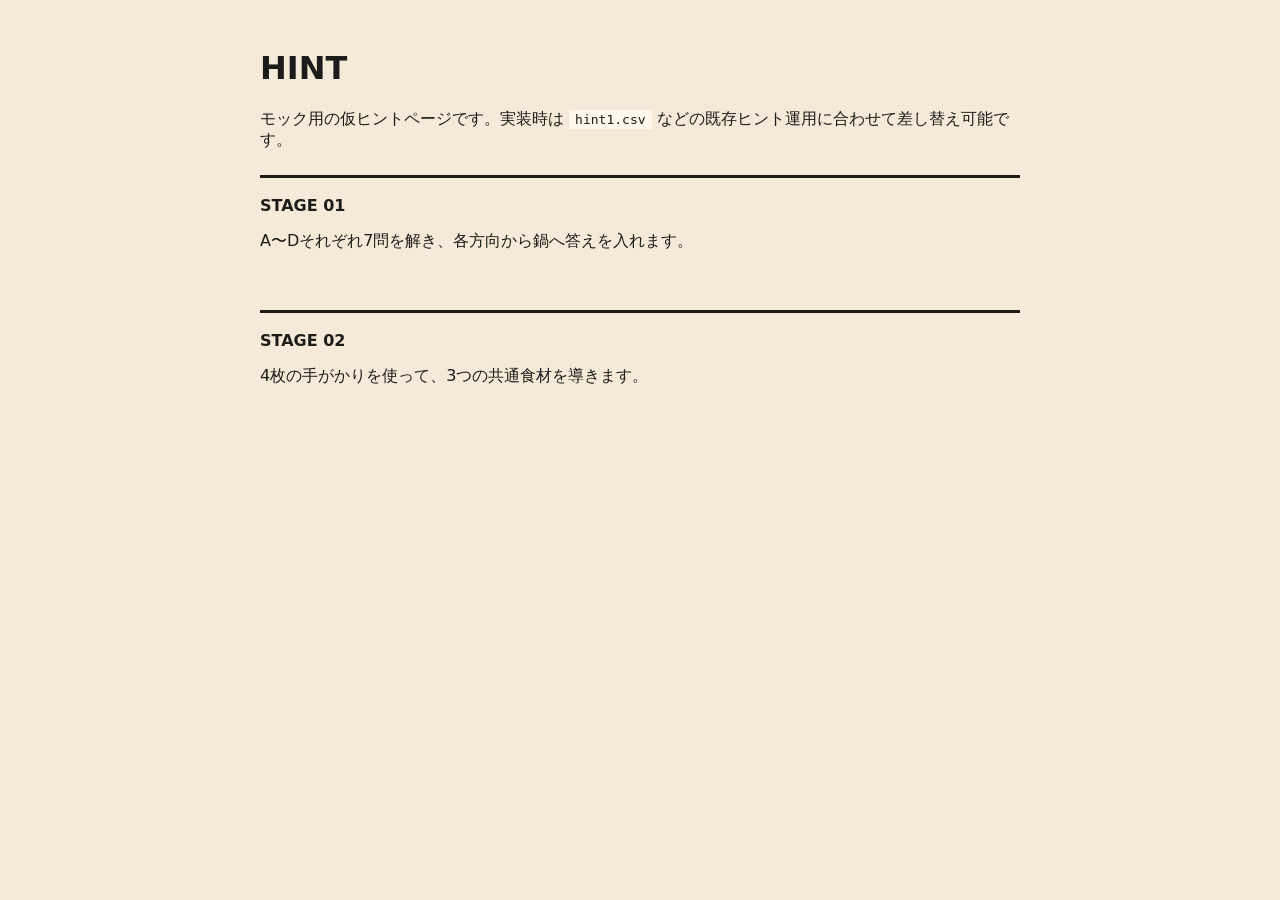
==== hint.html @ 2590d348 "Add files via upload" ====
<!doctype html><html lang="ja"><head><meta charset="utf-8"><meta name="viewport" content="width=device-width,initial-scale=1"><title>HINT | ミステリーポットラック</title><style>body{font-family:system-ui,-apple-system,"Yu Gothic",sans-serif;margin:0;background:#f5ead7;color:#1c1c1a;padding:28px}main{max-width:760px;margin:auto}h1{font-size:2rem}.box{border-top:3px solid #1c1c1a;padding:18px 0;margin-top:24px}code{background:#fff8eb;padding:2px 6px}</style></head><body><main><h1>HINT</h1><p>モック用の仮ヒントページです。実装時は <code>hint1.csv</code> などの既存ヒント運用に合わせて差し替え可能です。</p><div class="box"><strong>STAGE 01</strong><p>A〜Dそれぞれ7問を解き、各方向から鍋へ答えを入れます。</p></div><div class="box"><strong>STAGE 02</strong><p>4枚の手がかりを使って、3つの共通食材を導きます。</p></div></main></body></html>
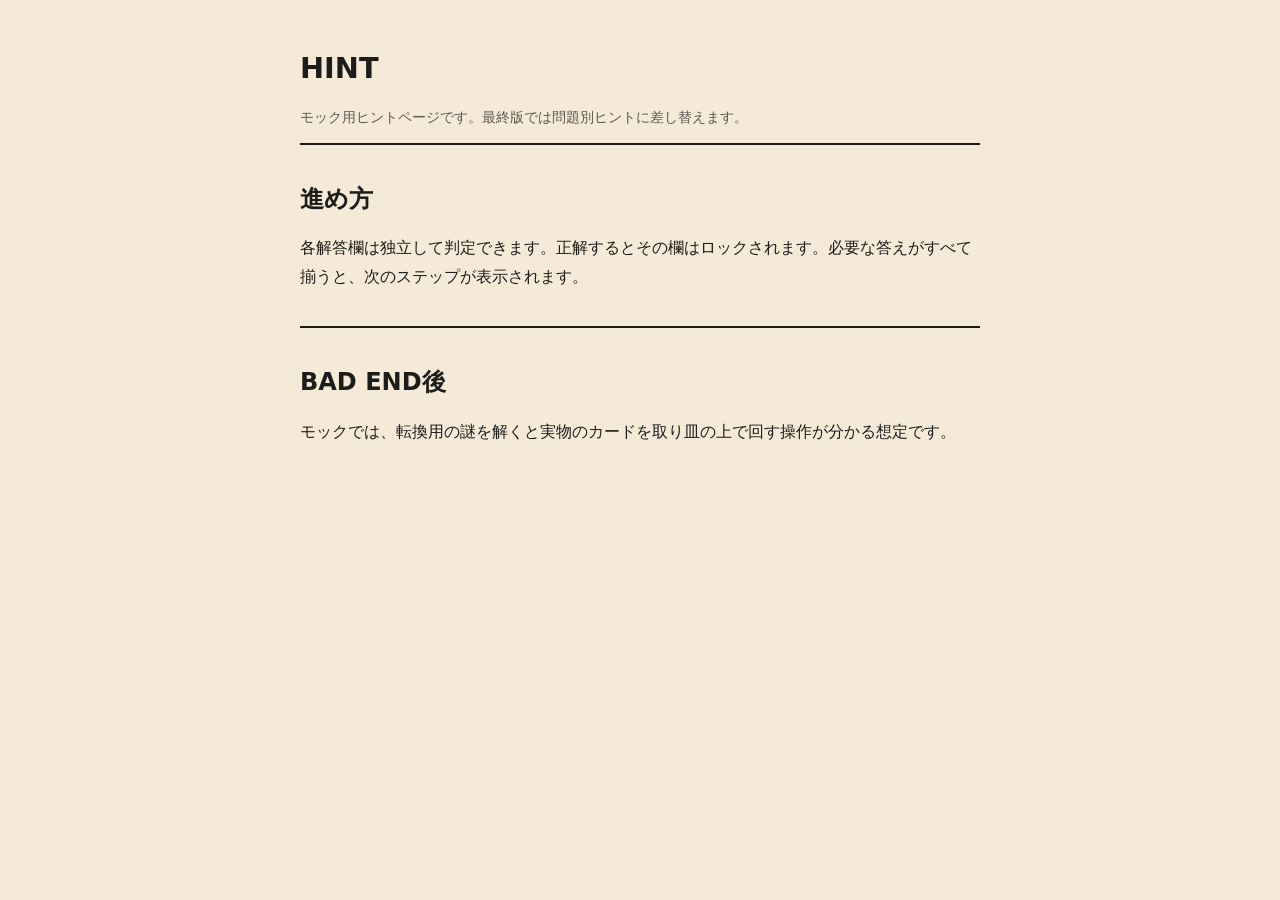
==== commit 57c84a49: "Add files via upload" ====
--- a/hint.html
+++ b/hint.html
@@ -1 +1 @@
-<!doctype html><html lang="ja"><head><meta charset="utf-8"><meta name="viewport" content="width=device-width,initial-scale=1"><title>HINT | ミステリーポットラック</title><style>body{font-family:system-ui,-apple-system,"Yu Gothic",sans-serif;margin:0;background:#f5ead7;color:#1c1c1a;padding:28px}main{max-width:760px;margin:auto}h1{font-size:2rem}.box{border-top:3px solid #1c1c1a;padding:18px 0;margin-top:24px}code{background:#fff8eb;padding:2px 6px}</style></head><body><main><h1>HINT</h1><p>モック用の仮ヒントページです。実装時は <code>hint1.csv</code> などの既存ヒント運用に合わせて差し替え可能です。</p><div class="box"><strong>STAGE 01</strong><p>A〜Dそれぞれ7問を解き、各方向から鍋へ答えを入れます。</p></div><div class="box"><strong>STAGE 02</strong><p>4枚の手がかりを使って、3つの共通食材を導きます。</p></div></main></body></html>
+<!doctype html><html lang="ja"><head><meta charset="utf-8"><meta name="viewport" content="width=device-width,initial-scale=1"><title>HINT | ミステリーポットラック</title><style>body{font-family:system-ui,-apple-system,"Hiragino Sans","Yu Gothic",sans-serif;background:#f5ead7;color:#1c1c1a;margin:0;padding:32px 20px}main{max-width:680px;margin:auto}h1{font-size:1.8rem}section{border-top:2px solid #1c1c1a;padding:18px 0}p{line-height:1.8}.note{font-size:.85rem;opacity:.7}</style></head><body><main><h1>HINT</h1><p class="note">モック用ヒントページです。最終版では問題別ヒントに差し替えます。</p><section><h2>進め方</h2><p>各解答欄は独立して判定できます。正解するとその欄はロックされます。必要な答えがすべて揃うと、次のステップが表示されます。</p></section><section><h2>BAD END後</h2><p>モックでは、転換用の謎を解くと実物のカードを取り皿の上で回す操作が分かる想定です。</p></section></main></body></html>
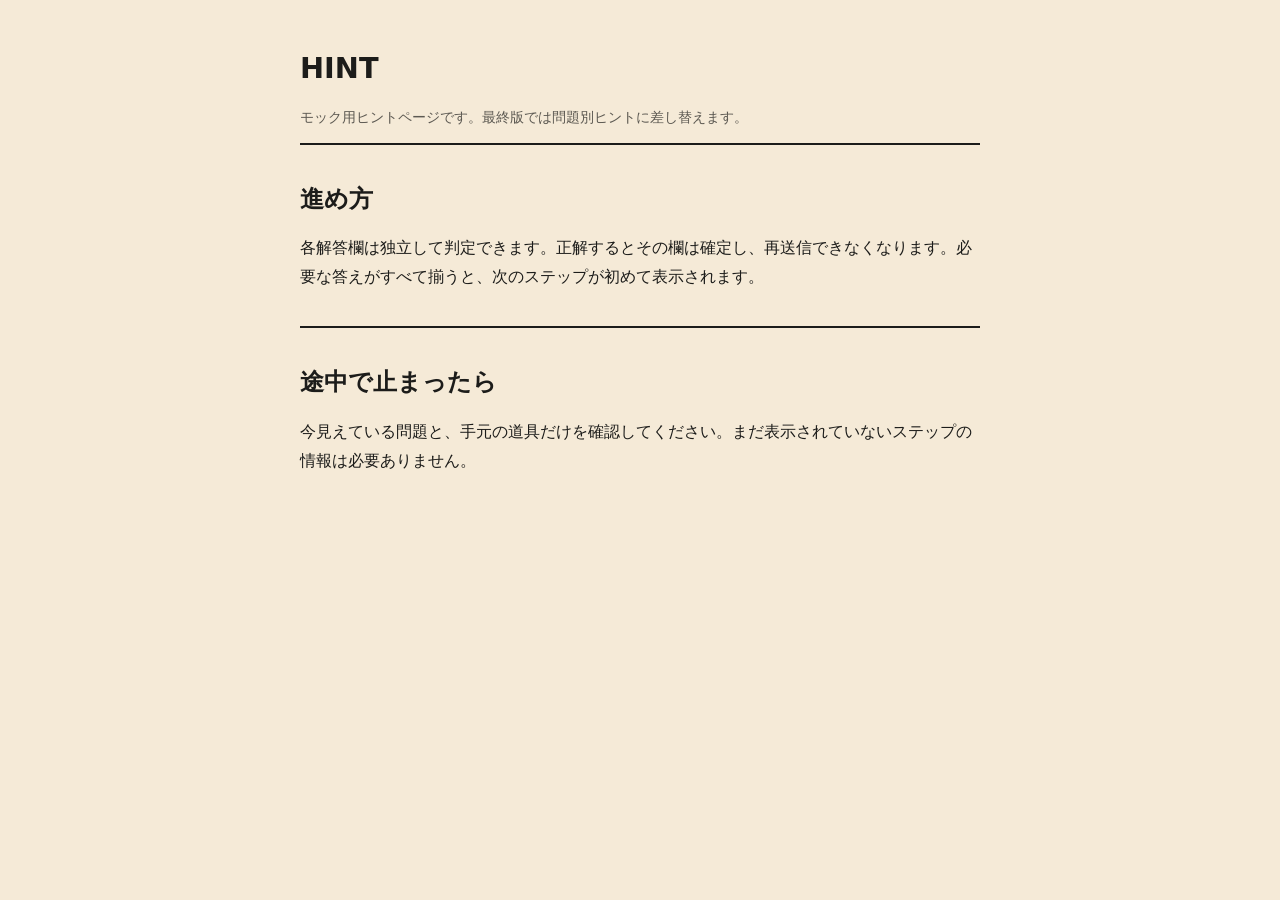
==== commit d44dbed8: "Add files via upload" ====
--- a/hint.html
+++ b/hint.html
@@ -1 +1,3 @@
-<!doctype html><html lang="ja"><head><meta charset="utf-8"><meta name="viewport" content="width=device-width,initial-scale=1"><title>HINT | ミステリーポットラック</title><style>body{font-family:system-ui,-apple-system,"Hiragino Sans","Yu Gothic",sans-serif;background:#f5ead7;color:#1c1c1a;margin:0;padding:32px 20px}main{max-width:680px;margin:auto}h1{font-size:1.8rem}section{border-top:2px solid #1c1c1a;padding:18px 0}p{line-height:1.8}.note{font-size:.85rem;opacity:.7}</style></head><body><main><h1>HINT</h1><p class="note">モック用ヒントページです。最終版では問題別ヒントに差し替えます。</p><section><h2>進め方</h2><p>各解答欄は独立して判定できます。正解するとその欄はロックされます。必要な答えがすべて揃うと、次のステップが表示されます。</p></section><section><h2>BAD END後</h2><p>モックでは、転換用の謎を解くと実物のカードを取り皿の上で回す操作が分かる想定です。</p></section></main></body></html>
+<!doctype html>
+<html lang="ja"><head><meta charset="utf-8"><meta name="viewport" content="width=device-width,initial-scale=1"><title>HINT | ミステリーポットラック</title><style>body{font-family:system-ui,-apple-system,"Hiragino Sans","Yu Gothic",sans-serif;background:#f5ead7;color:#1c1c1a;margin:0;padding:32px 20px}main{max-width:680px;margin:auto}h1{font-size:1.8rem}section{border-top:2px solid #1c1c1a;padding:18px 0}p{line-height:1.8}.note{font-size:.85rem;opacity:.7}</style></head>
+<body><main><h1>HINT</h1><p class="note">モック用ヒントページです。最終版では問題別ヒントに差し替えます。</p><section><h2>進め方</h2><p>各解答欄は独立して判定できます。正解するとその欄は確定し、再送信できなくなります。必要な答えがすべて揃うと、次のステップが初めて表示されます。</p></section><section><h2>途中で止まったら</h2><p>今見えている問題と、手元の道具だけを確認してください。まだ表示されていないステップの情報は必要ありません。</p></section></main></body></html>
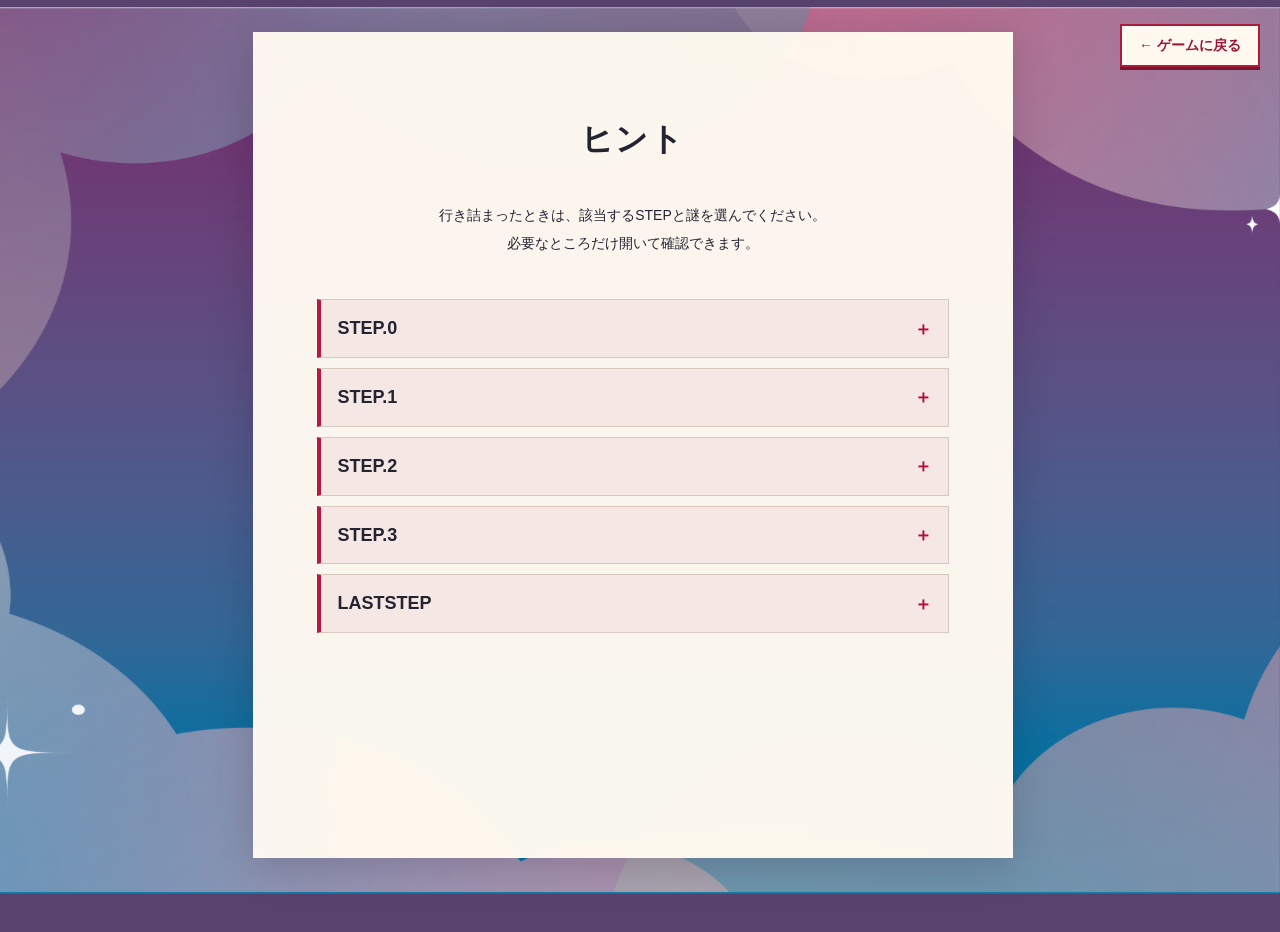
==== commit 2d1a9aa3: "Add files via upload" ====
--- a/hint.html
+++ b/hint.html
@@ -1,3 +1,23 @@
 <!doctype html>
-<html lang="ja"><head><meta charset="utf-8"><meta name="viewport" content="width=device-width,initial-scale=1"><title>HINT | ミステリーポットラック</title><style>body{font-family:system-ui,-apple-system,"Hiragino Sans","Yu Gothic",sans-serif;background:#f5ead7;color:#1c1c1a;margin:0;padding:32px 20px}main{max-width:680px;margin:auto}h1{font-size:1.8rem}section{border-top:2px solid #1c1c1a;padding:18px 0}p{line-height:1.8}.note{font-size:.85rem;opacity:.7}</style></head>
-<body><main><h1>HINT</h1><p class="note">モック用ヒントページです。最終版では問題別ヒントに差し替えます。</p><section><h2>進め方</h2><p>各解答欄は独立して判定できます。正解するとその欄は確定し、再送信できなくなります。必要な答えがすべて揃うと、次のステップが初めて表示されます。</p></section><section><h2>途中で止まったら</h2><p>今見えている問題と、手元の道具だけを確認してください。まだ表示されていないステップの情報は必要ありません。</p></section></main></body></html>
+<html lang="ja">
+<head>
+  <meta charset="utf-8">
+  <meta name="viewport" content="width=device-width, initial-scale=1, viewport-fit=cover">
+  <meta name="robots" content="noindex,nofollow">
+  <meta name="theme-color" content="#684879">
+  <title>ヒント | ミステリーポットラック</title>
+  <link rel="stylesheet" href="./style.css">
+  <link rel="stylesheet" href="./hint.css">
+  <script src="./hint.js" defer></script>
+</head>
+<body>
+  <a class="hint-shortcut hint-back" href="./index.html">← ゲームに戻る</a>
+  <main class="page hint-page">
+    <div class="hint-content-wrap">
+      <h1>ヒント</h1>
+      <p class="hint-intro">行き詰まったときは、該当するSTEPと謎を選んでください。<br>必要なところだけ開いて確認できます。</p>
+      <div id="accordion-container" aria-live="polite"><p>ヒントを読み込み中です。</p></div>
+    </div>
+  </main>
+</body>
+</html>
--- a/style.css
+++ b/style.css
@@ -0,0 +1,228 @@
+:root {
+  --paper:#fffaf0;
+  --ink:#242332;
+  --red:#c8153c;
+  --red-hover:#a91032;
+  --muted:#69636b;
+  --border:#d8cfc6;
+  --font:"Hiragino Kaku Gothic ProN","Hiragino Sans","Yu Gothic",Meiryo,sans-serif;
+  --serif:"Yu Mincho","Hiragino Mincho ProN",serif;
+}
+*{box-sizing:border-box}
+html{background:#58436e;scroll-behavior:auto!important}
+body{margin:0;font-family:var(--font);color:var(--ink);line-height:1.85;min-height:100vh}
+body::before{content:"";position:fixed;inset:0;z-index:-1;background-image:url('./assets/background_pc.png');background-size:cover;background-position:center;background-repeat:no-repeat}
+button,input{font:inherit}
+button{cursor:pointer}
+button:focus-visible,input:focus-visible{outline:3px solid #3867a4;outline-offset:3px}
+.page{width:min(760px,calc(100% - 64px));margin:32px auto 42px;background:rgba(255,250,240,.975);min-height:calc(100vh - 74px);box-shadow:0 7px 40px rgba(16,10,30,.18)}
+.game{padding:0 64px 72px}
+.panel{padding:72px 0 82px;border-bottom:1px solid var(--border)}
+.panel:first-child{padding-top:86px}
+.panel:last-child{border-bottom:0}
+.panel h1{font-size:clamp(23px,3vw,31px);line-height:1.55;margin:0 0 36px;text-align:center;font-weight:800;letter-spacing:.015em}
+.panel h2{font-size:clamp(21px,2.7vw,28px);line-height:1.5;margin:0 0 25px;text-align:center}
+.panel p{margin:0 0 20px}
+.panel p:last-child{margin-bottom:0}
+.panel .small{font-size:13px;color:var(--muted)}
+.notice-intro{margin-bottom:34px!important}
+.notice-heading{font-weight:800;font-size:17px;margin:38px 0 10px}
+.inventory{list-style:none;margin:0;padding:0}
+.inventory li{padding:9px 0 9px 24px;position:relative;border-bottom:1px solid rgba(36,35,50,.09)}
+.inventory li::before{content:'・';position:absolute;left:4px;font-weight:800}
+.notice-text{font-size:15px;line-height:2.05}
+.contact{margin-top:22px;font-size:14px}
+.contact a{color:inherit;overflow-wrap:anywhere}
+.actions{margin-top:38px;display:flex;justify-content:center;gap:12px;flex-wrap:wrap}
+.action{border:0;background:var(--red);color:#fff;padding:14px 34px;min-width:190px;font-size:16px;font-weight:800;line-height:1.4;min-height:52px;transition:background .12s}
+.action:hover{background:var(--red-hover)}
+.action:disabled{opacity:.45;cursor:not-allowed}
+.action.secondary{background:#fff;color:var(--red);border:1px solid var(--red)}
+.action.secondary:hover{background:#fff0f2}
+.step-heading{display:block;width:min(235px,65%);height:auto;margin:0 auto 38px;mix-blend-mode:multiply}
+.step-copy{text-align:center;font-size:17px;font-weight:700;line-height:1.9;margin-bottom:26px!important}
+.subcopy{text-align:center;font-size:14px;line-height:1.9;color:var(--muted)}
+.confirm-list{list-style:none;padding:0;margin:24px auto 20px;max-width:440px}
+.confirm-list li{padding:8px 0;border-bottom:1px solid var(--border)}
+.confirm-list li::before{content:'✓';color:var(--red);font-weight:800;margin-right:11px}
+.reveal{padding-top:38px;margin-top:40px;border-top:1px solid var(--border)}
+.reveal h3{font-size:20px;text-align:center;margin:0 0 18px}
+.reveal .subcopy{margin-bottom:25px}
+.instructions{max-width:520px;margin:24px auto 0;font-size:14px}
+.instructions summary{cursor:pointer;text-decoration:underline;text-underline-offset:4px;color:#6a2b43;text-align:center}
+.instructions p{padding:16px 4px 0}
+.story{font-size:16px;line-height:2.2;margin:0 auto 28px;max-width:540px}
+.story strong{font-weight:800}
+.story-dialogue{margin:22px 0;padding:0}
+.dialogue{margin:20px 0 22px;display:flex;flex-direction:column;align-items:flex-start;gap:6px}
+.dialogue .speaker{font-size:12px;font-weight:700;color:#6a334b}
+.bubble{background:#fff;border:1px solid #d4c9c0;padding:14px 19px;max-width:92%;font-size:15px;line-height:1.95;position:relative}
+.dialogue.operator{align-items:flex-end}
+.dialogue.operator .bubble{background:#f7e9ed;border-color:#e6b7c4}
+.answer-area{padding:32px 0 0;margin-top:32px;border-top:1px solid var(--border)}
+.answer-area h3{font-size:19px;margin:0 0 7px}
+.answer-area .subcopy{text-align:left;margin:0 0 18px;font-size:13px}
+.answer-form{display:flex;gap:10px;align-items:stretch}
+.answer-form input{min-width:0;flex:1;background:#fff;border:1px solid #c7bdb7;padding:12px 13px;font-size:16px;border-radius:0;color:var(--ink)}
+.answer-form .action{min-width:110px;padding:12px 16px;font-size:15px}
+.feedback{min-height:1.6em;margin:10px 0 0!important;font-size:14px;color:#a81738}
+.feedback.ok{color:#315d47}
+.log{margin:28px 0 0;padding:0;list-style:none}
+.log li{border-top:1px solid var(--border);padding:15px 0 17px}
+.log .found{display:flex;align-items:baseline;gap:14px;font-weight:800;font-size:17px}
+.log .number{font-size:12px;color:#8b5a69;font-family:Georgia,serif;min-width:22px}
+.log .bubble{display:inline-block;margin:9px 0 0 35px;max-width:calc(100% - 35px);font-size:14px;padding:10px 15px}
+.solved-name{font-family:var(--serif);font-size:clamp(27px,6vw,38px);text-align:center;font-weight:800;margin:24px 0}
+.story-break{padding:20px 0 0}
+.search-note{margin:28px 0;border:1px solid var(--border);background:#fff;padding:20px 23px;font-size:14px;line-height:1.9}
+.search-note strong{font-size:23px;color:#69314e}
+.secret-letter{border:1px solid #a88c8d;background:#fffef9;padding:25px 25px;margin:26px 0 34px;font-family:var(--serif);line-height:2.2}
+.secret-letter p{margin-bottom:12px}
+.unlock-message{font-size:13px;color:#6b5c63;text-align:center;margin:15px 0 0!important}
+.footer{padding:25px 24px 38px;text-align:center;border-top:1px solid var(--border);font-size:11px;color:#82767c}
+.footer p{margin:16px 0 0}
+.quiet-button{font-size:12px;background:none;border:0;color:#777;text-decoration:underline;text-underline-offset:3px;padding:10px}
+[hidden]{display:none!important}
+@media(max-width:740px){
+ body::before{background-image:url('./assets/background_sp.png');background-position:center center}
+ .page{width:calc(100% - 26px);margin:13px auto 26px;min-height:calc(100vh - 39px)}
+ .game{padding:0 24px 40px}
+ .panel{padding:54px 0 62px}
+ .panel:first-child{padding-top:60px}
+ .step-heading{width:min(220px,76%);margin-bottom:30px}
+ .notice-text{font-size:14px}
+ .action{width:100%;max-width:370px}
+ .answer-form .action{width:auto;min-width:84px;padding:10px 12px}
+ .answer-form input{width:100%;font-size:16px}
+ .bubble{max-width:100%}
+}
+@media(max-width:380px){.game{padding:0 18px 34px}.panel h1{font-size:22px}.answer-form{gap:6px}}
+@media(prefers-reduced-motion:reduce){*{transition:none!important;animation:none!important}}
+/* v5: 情報の役割を明確にする。装飾は操作と節目に限定。 */
+html{scrollbar-gutter:stable}
+body.modal-open{overflow:hidden}
+.notice-heading{text-align:left!important}
+.directive{background:var(--red);color:#fff;font-size:17px;line-height:1.8;font-weight:800;text-align:center;padding:17px 20px;margin:0 0 25px!important}
+.confirm-heading{font-size:19px;text-align:center;margin:0 0 22px}
+.instruction{margin:27px 0 0!important;border:2px solid var(--red);padding:17px 21px;color:#3e2d32;font-size:15px;font-weight:700;line-height:2}
+.mission{border:2px solid var(--red);padding:20px 16px;margin:0 0 22px;text-align:center;background:rgba(255,255,255,.52)}
+.mission-text{color:var(--red);font-size:clamp(18px,3vw,23px);font-weight:900;line-height:1.5}
+.pot-area{margin-top:54px}
+.progress-count{font-size:14px;color:var(--muted);margin:0 0 15px!important}
+.log{margin-top:25px}
+.log li{display:flex;align-items:baseline;gap:13px;flex-wrap:wrap;padding:12px 0}
+.log-index{font-size:12px;color:#916b73;font-family:Georgia,serif;min-width:24px}
+.log strong{font-size:17px}
+.comment-replay{border:0;background:none;color:#7d3d52;text-decoration:underline;text-underline-offset:3px;font-size:12px;margin-left:auto;padding:6px 0}
+.comment-replay:hover{color:var(--red)}
+.next-step{padding-top:26px;margin-top:28px}
+.next-step:has(.action:disabled){opacity:.72}
+.result-overlay{position:fixed;inset:0;z-index:1000;background:rgba(19,14,31,.68);display:flex;align-items:center;justify-content:center;padding:20px;overscroll-behavior:contain}
+.result-dialog{position:relative;background:var(--paper);width:min(490px,100%);max-height:min(82vh,750px);overflow-y:auto;padding:44px 36px 38px;box-shadow:0 12px 50px rgba(0,0,0,.27);border:1px solid #d9c7b8;color:var(--ink)}
+.result-close{position:absolute;right:10px;top:8px;width:44px;height:44px;border:0;background:transparent;color:#55434a;font-size:30px;font-weight:400;line-height:1}
+.result-close:hover{color:var(--red)}
+.result-title{text-align:center;color:var(--red);font-size:clamp(32px,6vw,43px);font-weight:900;letter-spacing:.025em;margin:2px 0 30px;line-height:1.4}
+.result-title.interim{font-size:clamp(30px,6vw,40px)}
+.result-speaker{color:#8c3e56;font-size:12px;font-weight:800;margin:0 0 6px 8px}
+.result-bubble{position:relative;background:#fff;border:1px solid #d5c5bc;padding:18px 21px;font-size:16px;line-height:2;white-space:pre-line}
+.result-bubble::before{content:"";position:absolute;left:24px;top:-9px;width:15px;height:15px;background:#fff;border-left:1px solid #d5c5bc;border-top:1px solid #d5c5bc;transform:rotate(45deg)}
+.result-mission{margin-top:32px;padding:23px 13px 6px;text-align:center;border-top:1px solid #d8cfc6}
+.result-mission-label{display:block;color:var(--red);font-size:13px;font-weight:800;letter-spacing:.06em;margin-bottom:10px}
+.result-mission strong{display:block;font-size:20px;line-height:1.7;color:#2b2830}
+.ending-image{max-width:660px;margin:0 auto}
+.ending-image img{display:block;width:100%;height:auto}
+.dialogue .bubble{white-space:pre-line}
+@media(max-width:740px){
+ .directive{font-size:15px;padding:14px 13px}
+ .instruction{font-size:14px;padding:14px 15px}
+ .result-dialog{padding:42px 23px 30px;max-height:86vh}
+ .result-bubble{padding:16px 16px;font-size:15px}
+ .result-mission strong{font-size:18px}
+ .log li{gap:8px}
+ .comment-replay{font-size:12px}
+}
+
+/* v6: 指示・確認欄・操作ボタンを見分けられるようにする */
+.action{
+  position:relative;
+  background:#b70e32;
+  border:2px solid #8f0929;
+  box-shadow:0 4px 0 #780b27;
+  padding:13px 44px 13px 27px;
+  min-height:55px;
+  border-radius:2px;
+  transition:background-color .12s, box-shadow .12s, transform .12s;
+}
+.action:not(:disabled)::after{
+  content:'›';
+  position:absolute;
+  right:17px;
+  top:50%;
+  transform:translateY(-53%);
+  font-size:25px;
+  font-weight:400;
+  line-height:1;
+}
+.action:not(:disabled):hover{background:#940b2a;box-shadow:0 4px 0 #58071b}
+.action:not(:disabled):active{transform:translateY(3px);box-shadow:0 1px 0 #780b27}
+.action:disabled{
+  opacity:1;
+  background:#e9e2dd;
+  color:#756a6d;
+  border:1px solid #d8cfcb;
+  box-shadow:none;
+  padding:13px 27px;
+  cursor:default;
+}
+.action:disabled::after{content:none}
+/* 赤塗りの指示欄はボタンではない。カーソルや立体感を与えない */
+.directive{border:0;box-shadow:none;cursor:default}
+.confirm-phase{padding-top:28px}
+.confirm-card{
+  border:2px solid var(--red);
+  background:rgba(255,255,255,.28);
+  padding:25px 28px 23px;
+}
+.confirm-card .confirm-heading{
+  text-align:left;
+  margin:0 0 18px;
+  font-size:19px;
+}
+.confirm-card p{
+  margin:0 0 10px;
+  text-align:left;
+  font-size:15px;
+  line-height:1.9;
+  color:var(--ink);
+}
+.confirm-card p:last-child{margin-bottom:0}
+.confirm-card .confirm-caution{font-size:14px;color:#67474e}
+.confirm-phase > .actions{margin-top:25px}
+@media(max-width:740px){
+ .confirm-card{padding:20px 18px}
+ .confirm-card p{font-size:14px}
+ .confirm-card .confirm-heading{font-size:17px}
+ .action:not(:disabled){padding-right:44px}
+}
+
+/* v7: 開始案内の呼吸、進行注意、ヒントへの導線 */
+#section-notice h1{margin-bottom:58px;line-height:1.75}
+#section-notice .notice-intro{margin-bottom:28px!important}
+.inventory-heading{font-size:17px!important;text-align:left!important;margin:24px 0 10px!important}
+#section-notice .notice-heading{margin-top:49px!important;margin-bottom:23px!important}
+.notice-text p{margin-bottom:24px!important;line-height:2.1}
+.notice-text p:last-child{margin-bottom:0!important}
+.prep-warning{max-width:520px;margin:28px auto 0!important;font-size:14px;line-height:1.95;color:#9d1737}
+.instruction p{margin:0 0 10px!important}
+.instruction p:last-child{margin-bottom:0!important}
+.instruction-warning{color:#a6193c;font-weight:800}
+.interim-next{display:flex;justify-content:center;margin-top:28px}
+.interim-next .action{min-width:205px}
+.system-help{padding:15px 0 4px;text-align:center}
+.system-help-label{font-size:12px;font-weight:800;color:#705b68;letter-spacing:.03em}
+.system-help p{font-size:clamp(18px,4vw,22px);font-weight:800;margin:22px 0 12px;line-height:1.7}
+.hint-shortcut{position:fixed;z-index:80;top:24px;right:20px;background:#fff9ef;color:#9e1337;border:2px solid #ad1c3d;padding:9px 17px;text-decoration:none;font-weight:800;font-size:14px;line-height:1.5;box-shadow:0 3px 0 #77172e}
+.hint-shortcut:hover{background:#fbe8e7}
+.hint-shortcut:focus-visible{outline:3px solid #3867a4;outline-offset:3px}
+@media(max-width:1020px){.hint-shortcut{top:12px;right:13px}.page{margin-top:85px}}
+@media(max-width:740px){#section-notice h1{margin-bottom:43px}.notice-text p{margin-bottom:20px!important}.page{margin-top:75px}.hint-shortcut{top:12px;right:13px;padding:8px 13px}.prep-warning{font-size:13px}}
--- a/hint.css
+++ b/hint.css
@@ -0,0 +1,22 @@
+.hint-page{min-height:calc(100vh - 74px)}
+.hint-content-wrap{padding:78px 64px 90px}
+.hint-content-wrap h1{text-align:center;font-size:32px;margin:0 0 32px;letter-spacing:.04em}
+.hint-intro{text-align:center;font-size:14px;line-height:2;margin:0 0 42px}
+.hint-back{color:#9e1337}
+.accordion-list{list-style:none;margin:0;padding:0}
+.accordion-list .accordion-list{padding:0 0 10px 17px;margin-left:12px;border-left:1px solid #ddd0c7}
+.accordion-list li{margin:0 0 10px}
+.accordion-list details>summary{cursor:pointer;list-style:none;display:block;padding:14px 45px 14px 17px;background:rgba(255,255,255,.55);border:1px solid #d7c9bf;font-weight:700;position:relative;line-height:1.6}
+.accordion-list details>summary::-webkit-details-marker{display:none}
+.accordion-list details>summary::after{content:'＋';position:absolute;right:16px;top:50%;transform:translateY(-50%);font-size:18px;color:#b00f38}
+.accordion-list details[open]>summary::after{content:'−'}
+.accordion-list details>summary:hover{border-color:#bc8393}
+.accordion-list details>summary:focus-visible{outline:3px solid #3867a4;outline-offset:2px}
+.accordion-list details> .accordion-list{padding-top:15px}
+.accordion-list>.hint-branch>details>summary{background:#f5e8e4;border-left:4px solid #b81942;font-size:18px}
+.hint-content{background:#fffdf8;padding:18px 20px;line-height:2;border:1px solid #e0d6ce;border-top:0;font-size:15px;overflow-wrap:anywhere}
+.hint-content img{max-width:100%;height:auto;display:block;margin:14px auto}
+.hint-image-missing{font-size:12px;color:#775f65;border:1px dashed #c9bcb5;padding:8px 12px;margin:12px 0;display:block}
+.hint-error{color:#a61a3d}
+@media(max-width:1020px){.hint-page{margin-top:85px}}
+@media(max-width:740px){.hint-content-wrap{padding:58px 23px 70px}.hint-content-wrap h1{font-size:27px}.hint-intro{font-size:13px}.accordion-list .accordion-list{margin-left:5px;padding-left:9px}.accordion-list details>summary{padding:12px 34px 12px 12px}.hint-content{padding:15px 13px;font-size:14px}.hint-page{margin-top:75px}}
